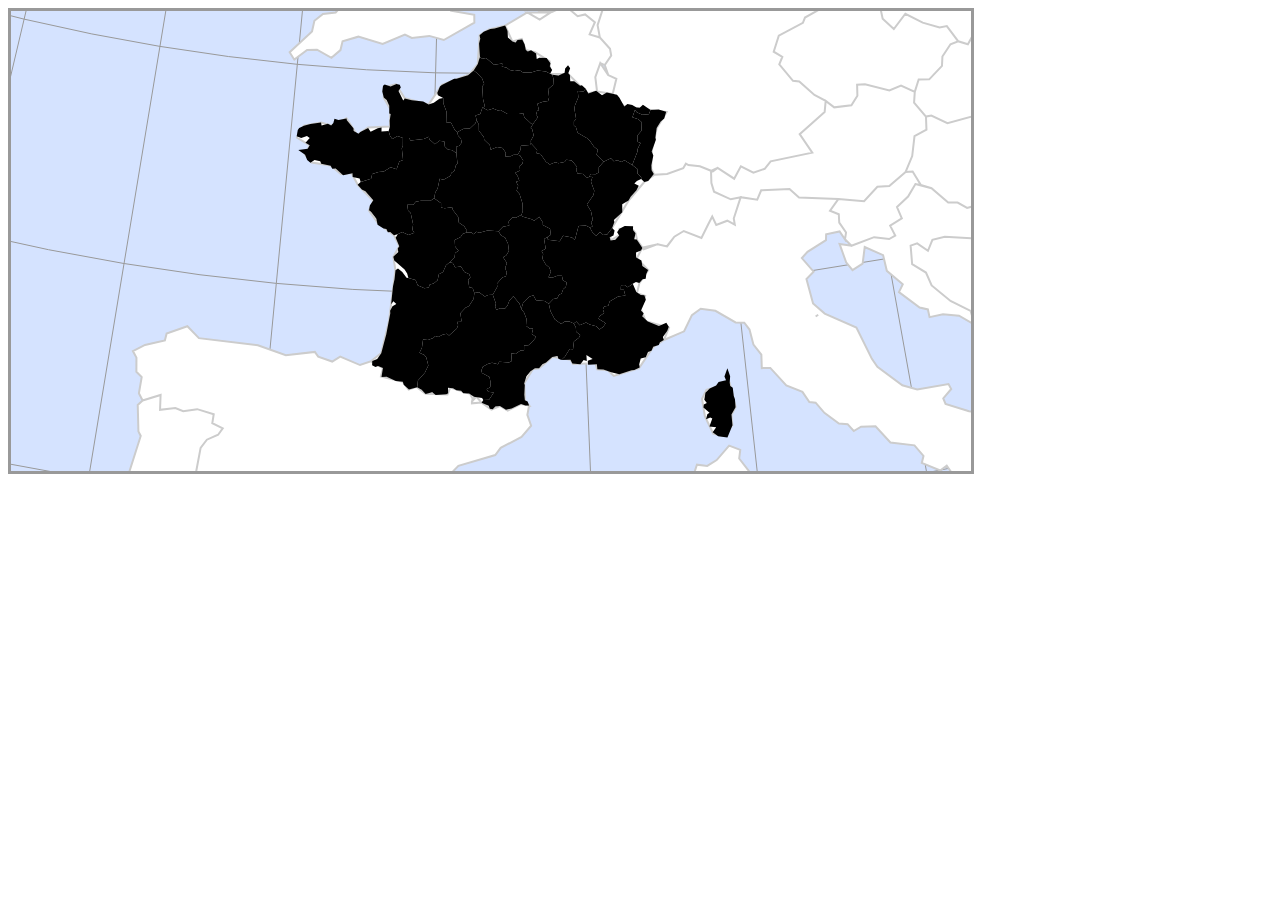
==== index.html @ 76cccf2c "Activity 9" ====
<!DOCTYPE html>
<html lang="en">
    <head>
        <meta charset="utf-8">
        <meta name="viewport" content="width=device-width">
            <title></title>

        <!--put your external stylesheet links here-->
        <link rel="stylesheet" href="css/style.css">
        <!--[if IE<9]>
            <link rel="stylesheet" href="css/style.ie.css">
        <![endif]-->

         <!--you can also place internal styles here;
             place these within <style> tags-->
        
    </head>

    <body>
        <!--put your initial page content here-->
        <div id="mydiv"></div>

        <!--you can also use this space for internal scripts;
        place these within <script> tags-->

        <!--put your external script links here-->
        <script type="text/javascript" src="lib/d3.v7.js"></script>
        <script type="text/javascript" src="lib/topojson.js"></script>
        <script type="text/javascript" src="js/main.js"></script>
    </body>
</html>
---- css/style.css ----
/*Add CSS styles here*/

.axis path,
.axis line {
    fill: none;
    stroke: black;
    stroke-width: 1px;
    shape-rendering: crispEdges;
}

.axis text {
    font-family: sans-serif;
    font-size: 0.9em;
}

.title {
    font-family: sans-serif;
    font-size: 1.5em;
    font-weight: bold;
}

.countries {
    fill: #FFF;
    stroke: #CCC;
    stroke-width: 2px;
}

.gratLines {
    fill: none;
    stroke: #999;
    stroke-width: 1px;
}

.gratBackground {
    fill: #D5E3FF;
}

.map {
    border: medium solid #999;
}
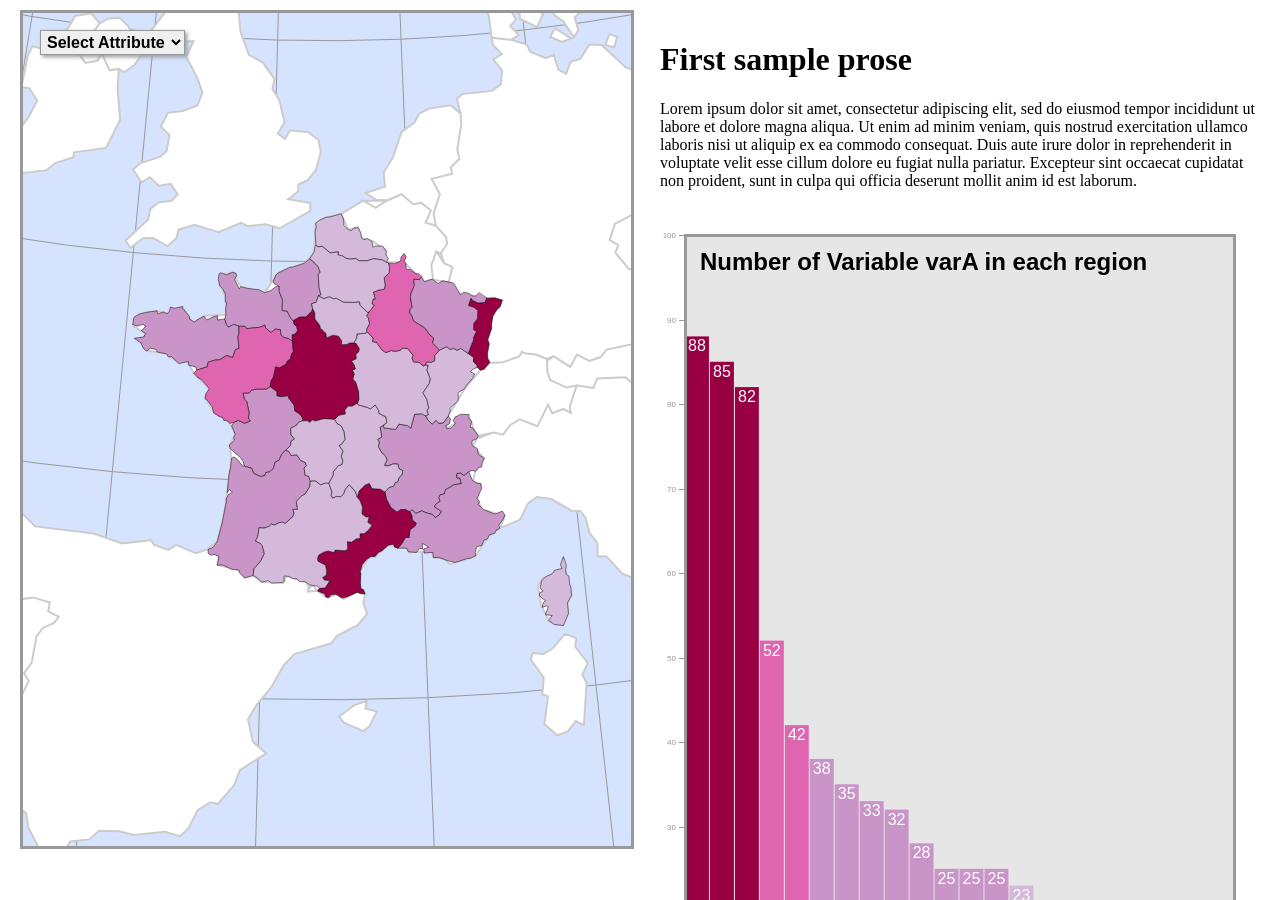
==== commit 078cfb9f: "Messing Around" ====
--- a/index.html
+++ b/index.html
@@ -18,14 +18,111 @@
 
     <body>
         <!--put your initial page content here-->
-        <div id="mydiv"></div>
+        <div class="container">
+            <div id="map-container"></div>
+
+            <div id="panel">
+                <div class="section">
+                    <div class="prose">
+                        <h1>
+                            First sample prose
+                        </h1>
+                        <p>
+                            Lorem ipsum dolor sit amet, consectetur adipiscing elit, 
+                            sed do eiusmod tempor incididunt ut labore et dolore magna 
+                            aliqua. Ut enim ad minim veniam, quis nostrud exercitation 
+                            ullamco laboris nisi ut aliquip ex ea commodo consequat. 
+                            Duis aute irure dolor in reprehenderit in voluptate velit 
+                            esse cillum dolore eu fugiat nulla pariatur. Excepteur sint 
+                            occaecat cupidatat non proident, sunt in culpa qui officia 
+                            deserunt mollit anim id est laborum.
+                        </p>
+                    </div>
+
+                    <div class="chart-block" data-attr="varA"></div>
+                    
+                    <div id="chart-container"></div>
+
+                </div>
+
+                <div class="section">
+                    <div class="prose">
+                        <h1>
+                            Second sample prose
+                        </h1>
+                        <p>
+                            Lorem ipsum dolor sit amet, consectetur adipiscing elit, 
+                            sed do eiusmod tempor incididunt ut labore et dolore magna 
+                            aliqua. Ut enim ad minim veniam, quis nostrud exercitation 
+                            ullamco laboris nisi ut aliquip ex ea commodo consequat. 
+                            Duis aute irure dolor in reprehenderit in voluptate velit 
+                            esse cillum dolore eu fugiat nulla pariatur. Excepteur sint 
+                            occaecat cupidatat non proident, sunt in culpa qui officia 
+                            deserunt mollit anim id est laborum.
+                        </p>
+                    </div>
+
+                    <div class="chart-block" data-attr="varB"></div>
+                    
+                    <div id="chart-container"></div>
+
+                </div>
+
+                <div class="section">
+                    <div class="prose">
+                        <h1>
+                            Third sample prose
+                        </h1>
+                        <p>
+                            Lorem ipsum dolor sit amet, consectetur adipiscing elit, 
+                            sed do eiusmod tempor incididunt ut labore et dolore magna 
+                            aliqua. Ut enim ad minim veniam, quis nostrud exercitation 
+                            ullamco laboris nisi ut aliquip ex ea commodo consequat. 
+                            Duis aute irure dolor in reprehenderit in voluptate velit 
+                            esse cillum dolore eu fugiat nulla pariatur. Excepteur sint 
+                            occaecat cupidatat non proident, sunt in culpa qui officia 
+                            deserunt mollit anim id est laborum.
+                        </p>
+                    </div>
+
+                    <div class="chart-block" data-attr="varC"></div>
+                    
+                    <div id="chart-container"></div>
+
+                </div>
+
+                <div class="section" id="explore">
+                    <div class="prose">
+                        <h1>
+                            Final sample prose
+                        </h1>
+                        <p>
+                            Lorem ipsum dolor sit amet, consectetur adipiscing elit, 
+                            sed do eiusmod tempor incididunt ut labore et dolore magna 
+                            aliqua. Ut enim ad minim veniam, quis nostrud exercitation 
+                            ullamco laboris nisi ut aliquip ex ea commodo consequat. 
+                            Duis aute irure dolor in reprehenderit in voluptate velit 
+                            esse cillum dolore eu fugiat nulla pariatur. Excepteur sint 
+                            occaecat cupidatat non proident, sunt in culpa qui officia 
+                            deserunt mollit anim id est laborum.
+                        </p>
+                    </div>
+
+                    <div class="chart-block" data-attr="varA"></div>
+                    
+                    <div id="chart-container"></div>
+
+                </div>
+                
+            </div>
+        </div>
 
         <!--you can also use this space for internal scripts;
         place these within <script> tags-->
+        <script type="text/javascript" src="lib/d3.v7.js"></script>
+        <script type="text/javascript" src="lib/topojson.js"></script>
+        <script type="text/javascript" src="js/activity.js"></script>
 
         <!--put your external script links here-->
-        <script type="text/javascript" src="lib/d3.v7.js"></script>
-        <script type="text/javascript" src="lib/topojson.js"></script>
-        <script type="text/javascript" src="js/main.js"></script>
     </body>
 </html>
--- a/css/style.css
+++ b/css/style.css
@@ -1,16 +1,32 @@
 /*Add CSS styles here*/
-
-.axis path,
-.axis line {
-    fill: none;
-    stroke: black;
-    stroke-width: 1px;
-    shape-rendering: crispEdges;
+html, body {
+    margin: 0;
+    height: 100%;
+    overflow: hidden;
 }
 
-.axis text {
-    font-family: sans-serif;
-    font-size: 0.9em;
+.container {
+    display: flex;
+    height: 100vh;
+}
+
+#map-container {
+    width: 50%;
+}
+
+#panel {
+    width: 50%;
+    overflow-y: auto;
+    padding: 20px;
+    box-sizing: border-box;
+}
+
+.prose {
+    margin-bottom: 40px;
+}
+
+#chart-container {
+    margin: 40px 0;
 }
 
 .title {
@@ -25,6 +41,10 @@
     stroke-width: 2px;
 }
 
+.chartBackground {
+    fill: rgba(128,128,128,.2);
+}
+
 .gratLines {
     fill: none;
     stroke: #999;
@@ -35,6 +55,83 @@
     fill: #D5E3FF;
 }
 
+.regions {
+    stroke: #000;
+    stroke-width: 0.5px;
+    stroke-linecap: round;
+}
+
 .map {
     border: medium solid #999;
+    margin: 10px 0 0 20px;
+}
+
+.numbers {
+    fill: white;
+    font-family: sans-serif;
+}
+
+.chartTitle {
+    font-family: sans-serif;
+    font-size: 1.5em;
+    font-weight: bold;
+}
+
+.chartFrame {
+    fill: none;
+    stroke: #999;
+    stroke-width: 3px;
+    shape-rendering: crispEdges;
+}
+
+.axis path,
+.axis line {
+    fill: none;
+    stroke: #999;
+    stroke-width: 1px;
+    shape-rendering: crispEdges;
+    z-index: 499;
+}
+
+.axis text {
+    font-family: sans-serif;
+    font-size: 0.8em;
+    fill: #999;
+    z-index: 499;
+}
+
+.dropdown {
+    position: absolute;
+    top: 30px;
+    left: 40px;
+    z-index: 10;
+    font-family: sans-serif;
+    font-size: 1em;
+    font-weight: bold;
+    padding: 2px;
+    border: 1px solid #999;
+    box-shadow: 2px 2px 4px #999;
+}
+
+option {
+    font-weight: normal;
+}
+
+.infolabel {    
+    margin: 0 20px 0 0;    
+    position: absolute;
+    height: 50px;
+    min-width: 100px;
+    color: #fff;
+    background-color: #000;
+    border: solid thin #fff;
+    padding: 5px 10px;
+    top: -75px;
+}
+
+.infolabel h1 {
+    margin: 0 20px 0 0;
+    padding: 0;
+    display: inline-block;
+    line-height: 1em;
 }
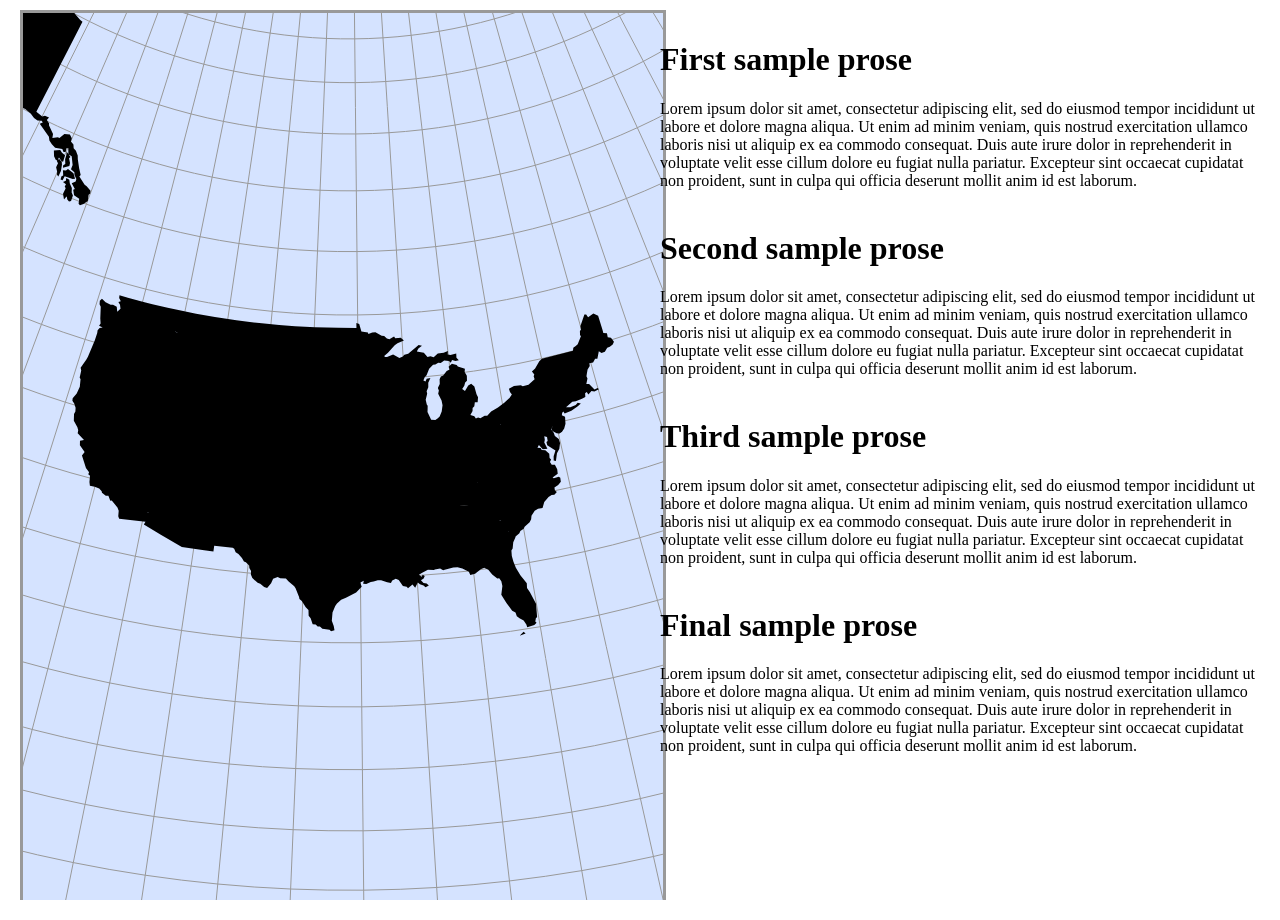
==== commit a3f0d1dd: "Major Data Engineering Steps Completed" ====
--- a/index.html
+++ b/index.html
@@ -40,8 +40,6 @@
                     </div>
 
                     <div class="chart-block" data-attr="varA"></div>
-                    
-                    <div id="chart-container"></div>
 
                 </div>
 
@@ -63,8 +61,6 @@
                     </div>
 
                     <div class="chart-block" data-attr="varB"></div>
-                    
-                    <div id="chart-container"></div>
 
                 </div>
 
@@ -86,8 +82,6 @@
                     </div>
 
                     <div class="chart-block" data-attr="varC"></div>
-                    
-                    <div id="chart-container"></div>
 
                 </div>
 
@@ -109,8 +103,6 @@
                     </div>
 
                     <div class="chart-block" data-attr="varA"></div>
-                    
-                    <div id="chart-container"></div>
 
                 </div>
                 
@@ -121,7 +113,7 @@
         place these within <script> tags-->
         <script type="text/javascript" src="lib/d3.v7.js"></script>
         <script type="text/javascript" src="lib/topojson.js"></script>
-        <script type="text/javascript" src="js/activity.js"></script>
+        <script type="text/javascript" src="js/main.js"></script>
 
         <!--put your external script links here-->
     </body>
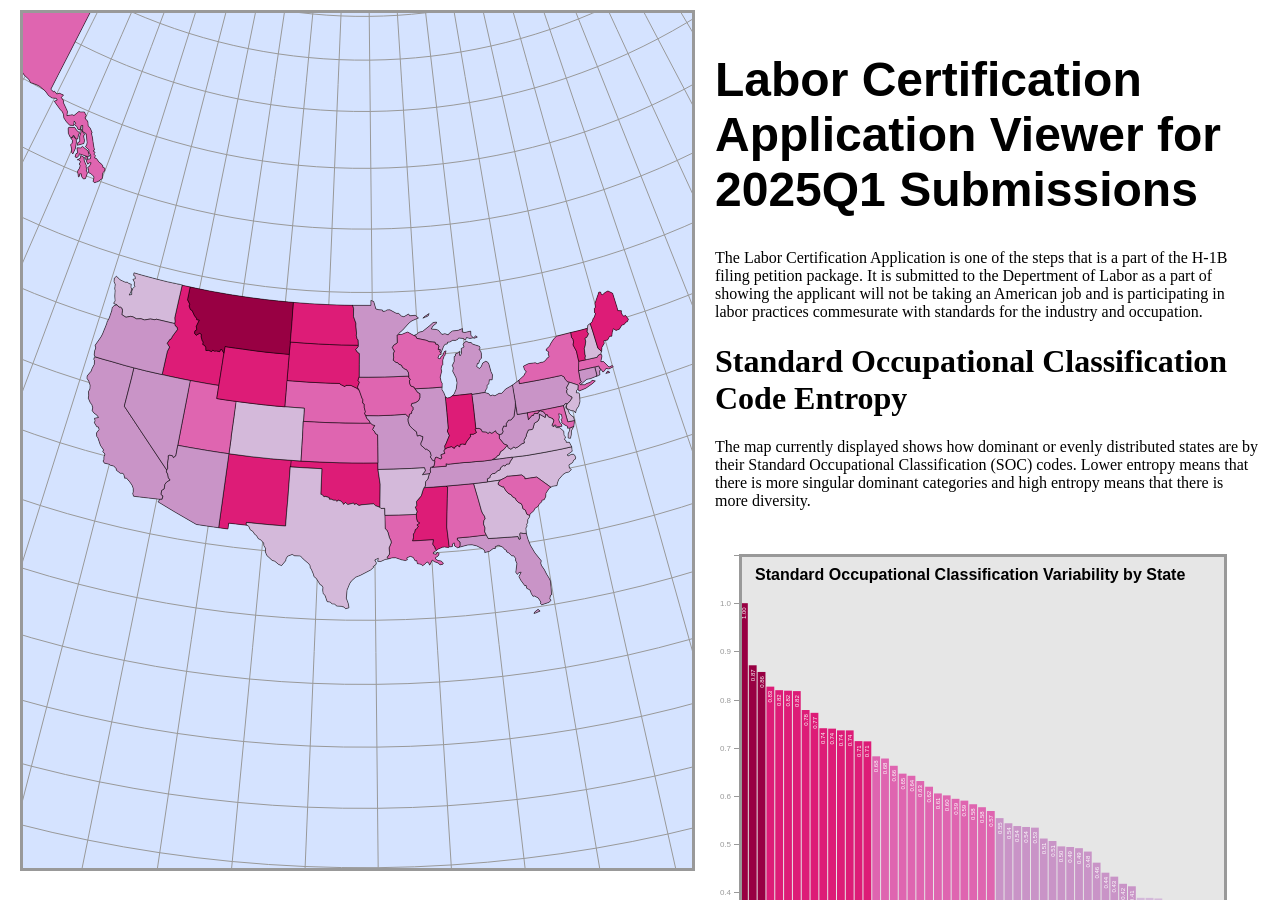
==== commit b49b1308: "First Visualization" ====
--- a/index.html
+++ b/index.html
@@ -22,25 +22,34 @@
             <div id="map-container"></div>
 
             <div id="panel">
+                <div class="title">
+                    <h1>
+                        Labor Certification Application Viewer for 2025Q1 Submissions
+                    </h1>
+                </div>
+                <div class="introduction">
+                    <p>
+                        The Labor Certification Application is one of the steps that is a part
+                        of the H-1B filing petition package. It is submitted to the Depertment
+                        of Labor as a part of showing the applicant will not be taking an American
+                        job and is participating in labor practices commesurate with standards
+                        for the industry and occupation.
+                    </p>
+                </div>
                 <div class="section">
                     <div class="prose">
                         <h1>
-                            First sample prose
+                            Standard Occupational Classification Code Entropy
                         </h1>
                         <p>
-                            Lorem ipsum dolor sit amet, consectetur adipiscing elit, 
-                            sed do eiusmod tempor incididunt ut labore et dolore magna 
-                            aliqua. Ut enim ad minim veniam, quis nostrud exercitation 
-                            ullamco laboris nisi ut aliquip ex ea commodo consequat. 
-                            Duis aute irure dolor in reprehenderit in voluptate velit 
-                            esse cillum dolore eu fugiat nulla pariatur. Excepteur sint 
-                            occaecat cupidatat non proident, sunt in culpa qui officia 
-                            deserunt mollit anim id est laborum.
+                            The map currently displayed shows how dominant or evenly 
+                            distributed states are by their Standard Occupational Classification
+                            (SOC) codes. Lower entropy means that there is more singular dominant
+                            categories and high entropy means that there is more diversity.
                         </p>
                     </div>
 
-                    <div class="chart-block" data-attr="varA"></div>
-
+                    <div class="chart-block" data-attr="entropy_norm"></div>
                 </div>
 
                 <div class="section">
--- a/css/style.css
+++ b/css/style.css
@@ -11,7 +11,7 @@
 }
 
 #map-container {
-    width: 50%;
+    width: 55%;
 }
 
 #panel {
@@ -73,7 +73,7 @@
 
 .chartTitle {
     font-family: sans-serif;
-    font-size: 1.5em;
+    font-size: 1em;
     font-weight: bold;
 }
 
@@ -134,4 +134,27 @@
     padding: 0;
     display: inline-block;
     line-height: 1em;
+}
+
+/* Width and Height */
+::-webkit-scrollbar {
+  width: 10px;
+  height: 10px;
+}
+
+/* Track (background) */
+::-webkit-scrollbar-track {
+  background: #f1f1f1;
+  border-radius: 10px;
+}
+
+/* Thumb (draggable handle) */
+::-webkit-scrollbar-thumb {
+  background: #888;
+  border-radius: 10px;
+}
+
+/* Thumb on hover */
+::-webkit-scrollbar-thumb:hover {
+  background: #555;
 }
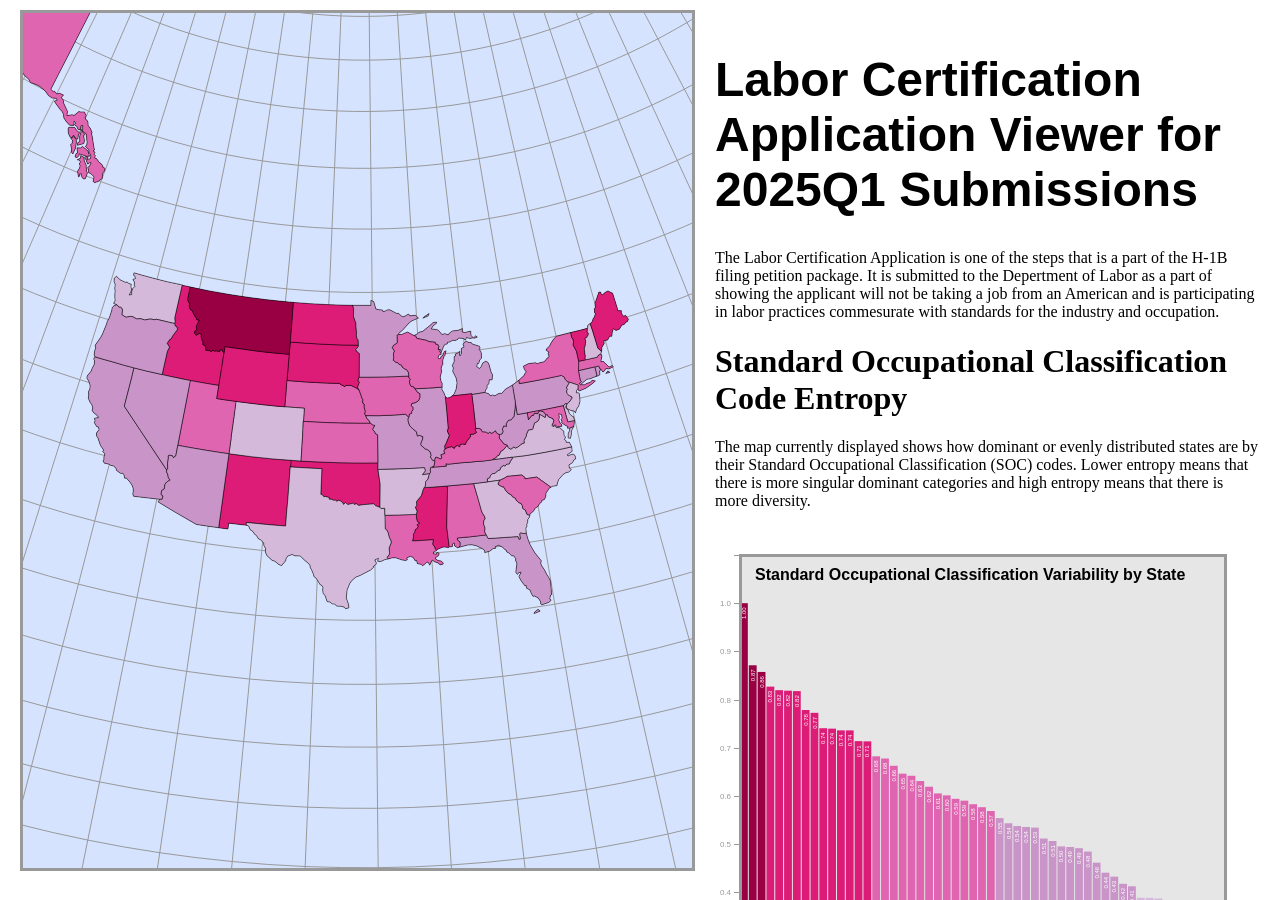
==== commit 62f20daa: "Linked Coordination for FIrst Visualization" ====
--- a/index.html
+++ b/index.html
@@ -31,9 +31,9 @@
                     <p>
                         The Labor Certification Application is one of the steps that is a part
                         of the H-1B filing petition package. It is submitted to the Depertment
-                        of Labor as a part of showing the applicant will not be taking an American
-                        job and is participating in labor practices commesurate with standards
-                        for the industry and occupation.
+                        of Labor as a part of showing the applicant will not be taking a job 
+                        from an American and is participating in labor practices commesurate 
+                        with standards for the industry and occupation.
                     </p>
                 </div>
                 <div class="section">
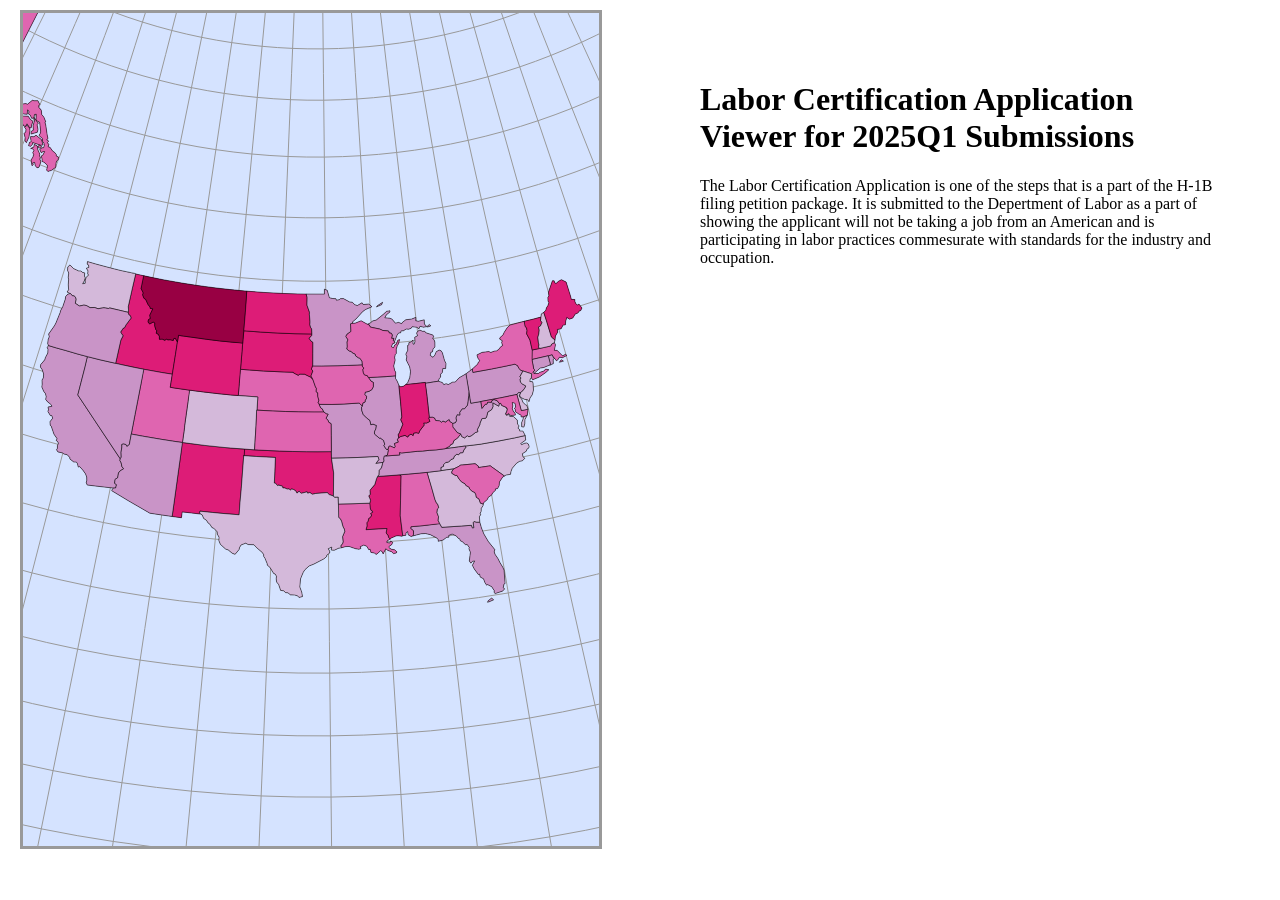
==== commit ba9f3209: "All Datasets Visualized" ====
--- a/index.html
+++ b/index.html
@@ -22,12 +22,10 @@
             <div id="map-container"></div>
 
             <div id="panel">
-                <div class="title">
+                <div class="section active" data-attr="intro">
                     <h1>
                         Labor Certification Application Viewer for 2025Q1 Submissions
                     </h1>
-                </div>
-                <div class="introduction">
                     <p>
                         The Labor Certification Application is one of the steps that is a part
                         of the H-1B filing petition package. It is submitted to the Depertment
@@ -36,85 +34,71 @@
                         with standards for the industry and occupation.
                     </p>
                 </div>
-                <div class="section">
-                    <div class="prose">
-                        <h1>
-                            Standard Occupational Classification Code Entropy
-                        </h1>
-                        <p>
-                            The map currently displayed shows how dominant or evenly 
-                            distributed states are by their Standard Occupational Classification
-                            (SOC) codes. Lower entropy means that there is more singular dominant
-                            categories and high entropy means that there is more diversity.
-                        </p>
+                <div id="slides">
+                    <div class="section" data-attr="entropy_norm">
+                        <div class="prose">
+                            <h1>
+                                Standard Occupational Classification Code Entropy
+                            </h1>
+                            <p>
+                                The map currently displayed shows how dominant or evenly 
+                                distributed states are by their Standard Occupational Classification
+                                (SOC) codes. Lower entropy means that there is more singular dominant
+                                categories and high entropy means that there is more diversity.
+                            </p>
+                        </div>
+                        <div class="chart-block" data-attr="entropy_norm"></div>
                     </div>
-
-                    <div class="chart-block" data-attr="entropy_norm"></div>
+                    <div class="section" data-attr="proportions">
+                        <div class="prose">
+                            <h1>
+                                SOC Proportions by Code
+                            </h1>
+                            <p>
+                                Since we just saw how states vary, let us look more closely at how each
+                                code composes that variability.
+                            </p>
+                        </div>
+                        <div class="chart-block" data-attr="proportions"></div>
+                    </div>
+                    <div class="section">
+                        <div class="prose">
+                            <h1>
+                                Application Characteristics by SOC Code
+                            </h1>
+                            <p>
+                                Now that we have seen how SOC categories vary by proportion, let's try to
+                                look more closely by their characteristics.
+                            </p>
+                        </div>
+                        <div class="chart-block" data-attr="full"></div>
+                    </div>
+                    <div class="section" id="dependent">
+                        <div class="prose">
+                            <h1>
+                                Application Characteristics by SOC Code where Employers are H-1B Dependent
+                            </h1>
+                            <p>
+                                Let us see if the characteristics change as we look more closely to states
+                                which have employers that are more dependent on hiring employees who would
+                                need an H-1B visa.
+                            </p>
+                        </div>
+                        <div class="chart-block" data-attr="trunc"></div>
+                    </div>
+                    <div class="section" id="dependent">
+                        <div class="prose">
+                            <h1>
+                                Future Work
+                            </h1>
+                            <p>
+                                In the future, we will look at a county level view as well as viewing the data
+                                in the context of the fortune 500 and fortune 1000 companies.
+                            </p>
+                        </div>
+                        <div class="chart-block" data-attr="trunc"></div>
+                    </div>
                 </div>
-
-                <div class="section">
-                    <div class="prose">
-                        <h1>
-                            Second sample prose
-                        </h1>
-                        <p>
-                            Lorem ipsum dolor sit amet, consectetur adipiscing elit, 
-                            sed do eiusmod tempor incididunt ut labore et dolore magna 
-                            aliqua. Ut enim ad minim veniam, quis nostrud exercitation 
-                            ullamco laboris nisi ut aliquip ex ea commodo consequat. 
-                            Duis aute irure dolor in reprehenderit in voluptate velit 
-                            esse cillum dolore eu fugiat nulla pariatur. Excepteur sint 
-                            occaecat cupidatat non proident, sunt in culpa qui officia 
-                            deserunt mollit anim id est laborum.
-                        </p>
-                    </div>
-
-                    <div class="chart-block" data-attr="varB"></div>
-
-                </div>
-
-                <div class="section">
-                    <div class="prose">
-                        <h1>
-                            Third sample prose
-                        </h1>
-                        <p>
-                            Lorem ipsum dolor sit amet, consectetur adipiscing elit, 
-                            sed do eiusmod tempor incididunt ut labore et dolore magna 
-                            aliqua. Ut enim ad minim veniam, quis nostrud exercitation 
-                            ullamco laboris nisi ut aliquip ex ea commodo consequat. 
-                            Duis aute irure dolor in reprehenderit in voluptate velit 
-                            esse cillum dolore eu fugiat nulla pariatur. Excepteur sint 
-                            occaecat cupidatat non proident, sunt in culpa qui officia 
-                            deserunt mollit anim id est laborum.
-                        </p>
-                    </div>
-
-                    <div class="chart-block" data-attr="varC"></div>
-
-                </div>
-
-                <div class="section" id="explore">
-                    <div class="prose">
-                        <h1>
-                            Final sample prose
-                        </h1>
-                        <p>
-                            Lorem ipsum dolor sit amet, consectetur adipiscing elit, 
-                            sed do eiusmod tempor incididunt ut labore et dolore magna 
-                            aliqua. Ut enim ad minim veniam, quis nostrud exercitation 
-                            ullamco laboris nisi ut aliquip ex ea commodo consequat. 
-                            Duis aute irure dolor in reprehenderit in voluptate velit 
-                            esse cillum dolore eu fugiat nulla pariatur. Excepteur sint 
-                            occaecat cupidatat non proident, sunt in culpa qui officia 
-                            deserunt mollit anim id est laborum.
-                        </p>
-                    </div>
-
-                    <div class="chart-block" data-attr="varA"></div>
-
-                </div>
-                
             </div>
         </div>
 
--- a/css/style.css
+++ b/css/style.css
@@ -11,14 +11,41 @@
 }
 
 #map-container {
-    width: 55%;
+    width: 50%;
 }
 
 #panel {
     width: 50%;
-    overflow-y: auto;
+    overflow-y: scroll;
     padding: 20px;
     box-sizing: border-box;
+}
+
+/* ONLY slides scroll-snap */
+.section {
+  min-height: 95vh;
+  padding: 40px 40px;
+  scroll-snap-align: start;
+
+  opacity: 0.25;
+  filter: blur(2px);
+  transform: scale(0.98);
+
+  transition: opacity 0.6s ease, filter 0.6s ease;
+}
+
+#slides {
+  scroll-snap-type: y mandatory;
+}
+
+.section {
+
+}
+
+.section.active {
+  opacity: 1;
+  filter: blur(0px);
+  transform: scale(1);
 }
 
 .prose {
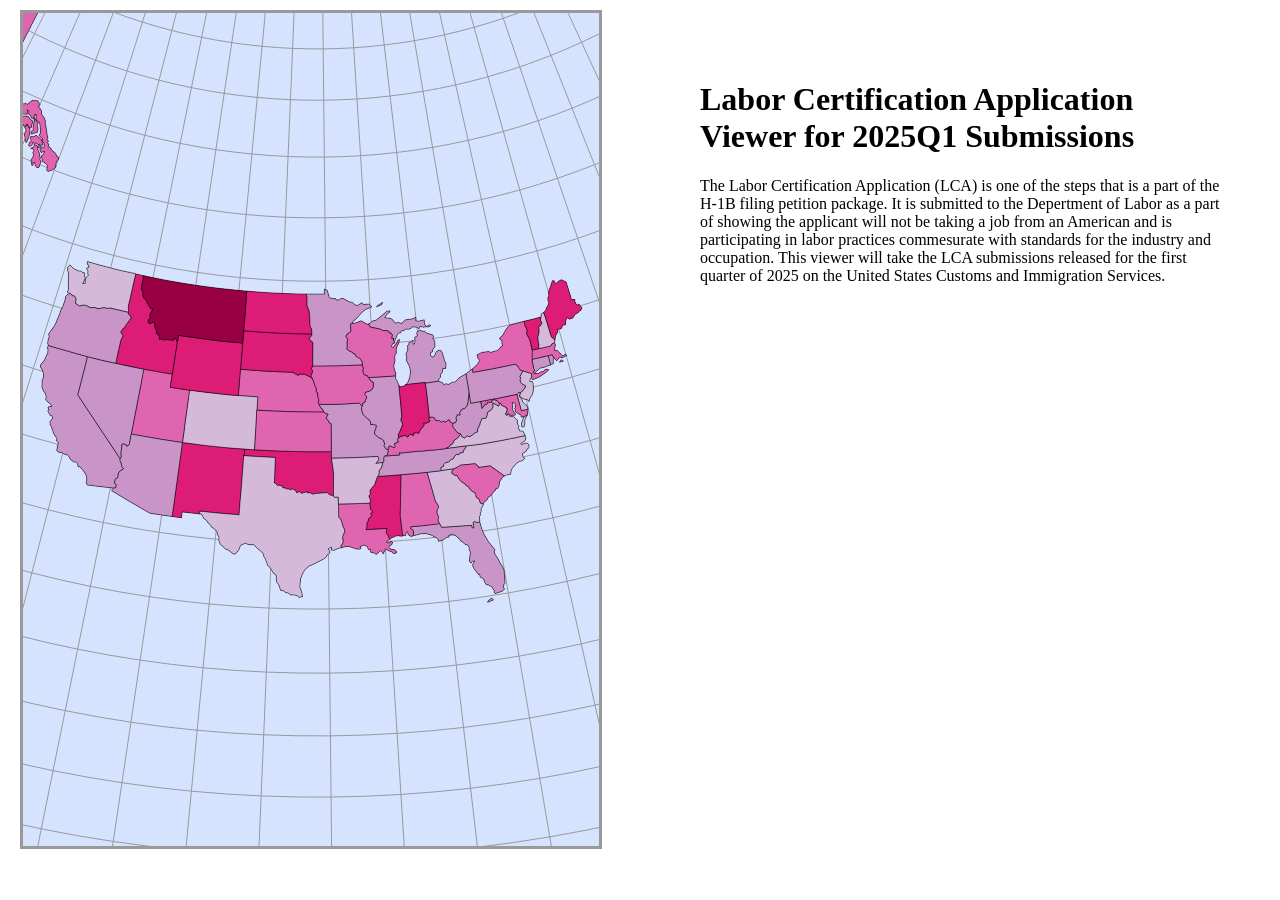
==== commit 9043f4a1: "Partial Final Draft Update" ====
--- a/index.html
+++ b/index.html
@@ -27,11 +27,13 @@
                         Labor Certification Application Viewer for 2025Q1 Submissions
                     </h1>
                     <p>
-                        The Labor Certification Application is one of the steps that is a part
+                        The Labor Certification Application (LCA) is one of the steps that is a part
                         of the H-1B filing petition package. It is submitted to the Depertment
                         of Labor as a part of showing the applicant will not be taking a job 
                         from an American and is participating in labor practices commesurate 
-                        with standards for the industry and occupation.
+                        with standards for the industry and occupation. This viewer will take
+                        the LCA submissions released for the first quarter of 2025 on the United States 
+                        Customs and Immigration Services.
                     </p>
                 </div>
                 <div id="slides">
@@ -86,7 +88,7 @@
                         </div>
                         <div class="chart-block" data-attr="trunc"></div>
                     </div>
-                    <div class="section" id="dependent">
+                    <div class="section" id="future">
                         <div class="prose">
                             <h1>
                                 Future Work
@@ -96,7 +98,7 @@
                                 in the context of the fortune 500 and fortune 1000 companies.
                             </p>
                         </div>
-                        <div class="chart-block" data-attr="trunc"></div>
+                        <div class="chart-block" data-attr="future"></div>
                     </div>
                 </div>
             </div>
